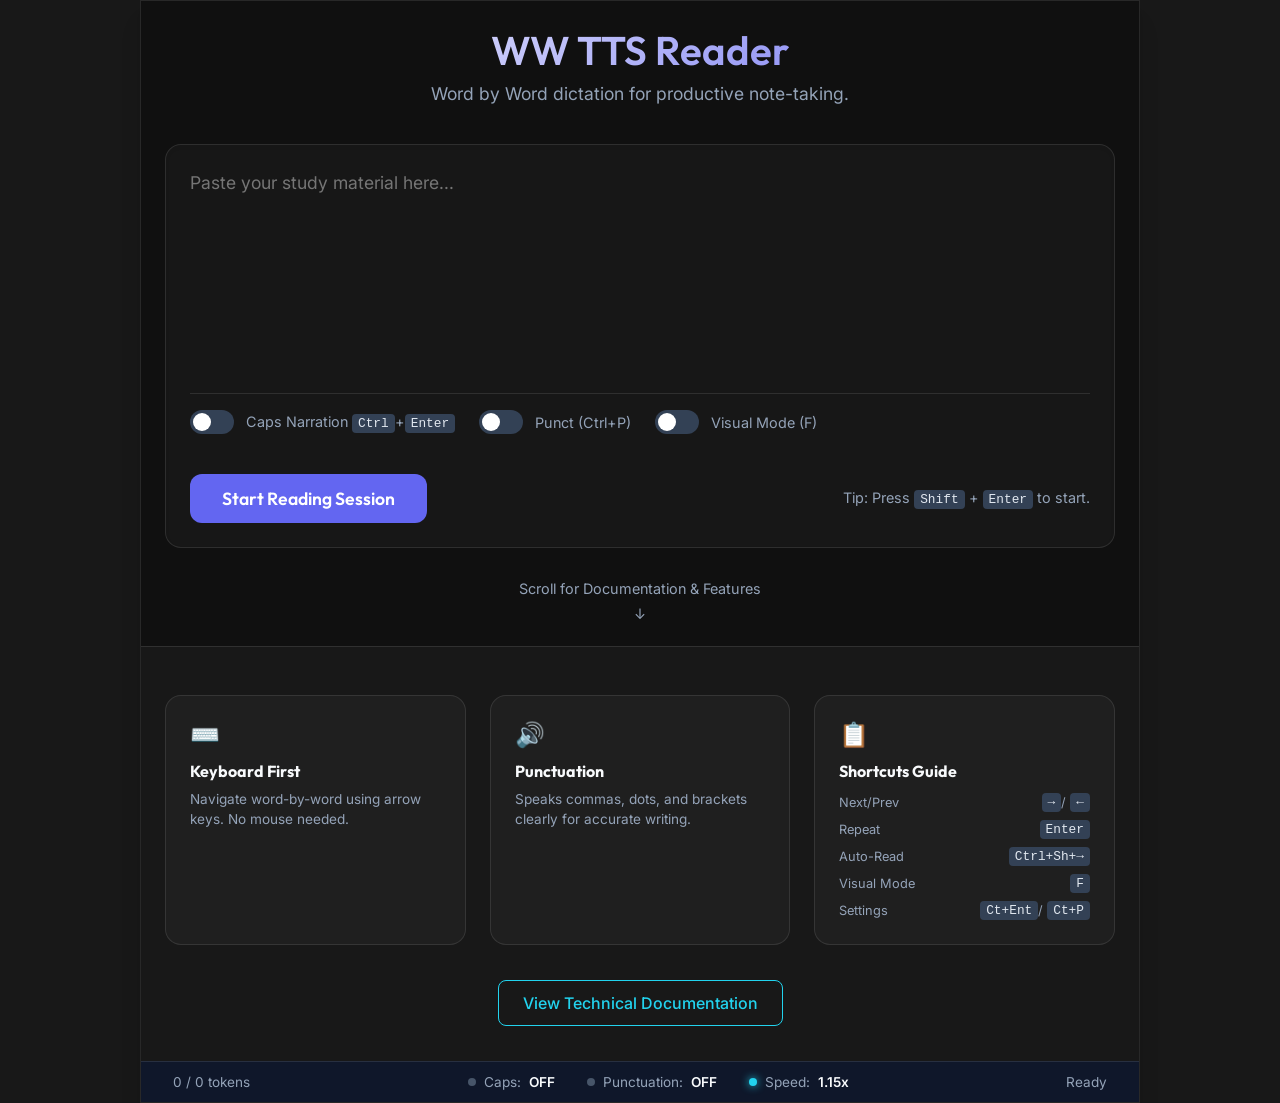
==== index.html @ 703e6b8c "easy folder structure and bug fix" ====
<!doctype html>
<html lang="en">
  <head>
    <meta charset="UTF-8" />
    <meta name="viewport" content="width=device-width, initial-scale=1.0" />
    <title>WW TTS Reader | Active Study Note-Taking Tool</title>
    <meta
      name="description"
      content="Word-by-word text-to-speech reader designed for students to take notes with minimal eye strain. Controlled by keyboard, feature-rich speech logic."
    />
    <link rel="stylesheet" href="css/styles.css" />
    <link rel="preconnect" href="https://fonts.googleapis.com" />
    <link rel="preconnect" href="https://fonts.gstatic.com" crossorigin />
    <link
      href="https://fonts.googleapis.com/css2?family=Outfit:wght@300;400;500;600&family=Inter:wght@400;500;600&display=swap"
      rel="stylesheet"
    />
  </head>
  <body>
    <div id="app" class="app-container">
      <!-- Input Screen -->
      <section id="input-screen" class="screen active">
        <header>
          <h1>WW TTS Reader</h1>
          <p class="subtitle">
            Word by Word dictation for productive note-taking.
          </p>
        </header>

        <div class="input-card">
          <textarea
            id="text-input"
            placeholder="Paste your study material here..."
          ></textarea>

          <div class="quick-settings">
            <div class="setting">
              <label class="switch">
                <input type="checkbox" id="caps-toggle" />
                <span class="slider"></span>
              </label>
              <span>Caps Narration <kbd>Ctrl</kbd>+<kbd>Enter</kbd></span>
            </div>
            <div class="setting">
              <label class="switch">
                <input type="checkbox" id="punct-toggle" />
                <span class="slider"></span>
              </label>
              <span>Punct (Ctrl+P)</span>
            </div>
            <div class="setting">
              <label class="switch">
                <input type="checkbox" id="visual-toggle" />
                <span class="slider"></span>
              </label>
              <span>Visual Mode (F)</span>
            </div>
          </div>

          <div class="input-actions">
            <button id="start-btn" class="primary-btn">
              Start Reading Session
            </button>
            <p class="hint">
              Tip: Press <kbd>Shift</kbd> + <kbd>Enter</kbd> to start.
            </p>
          </div>
        </div>

        <div class="scroll-prompt">
          <span>Scroll for Documentation & Features</span>
          <span class="arrow">↓</span>
        </div>
      </section>

      <!-- Session Screen -->
      <section id="session-screen" class="screen">
        <div class="session-header">
          <button id="back-btn" class="text-btn">← Edit Text</button>
          <div class="session-brand">WW TTS Reader</div>
          <div class="controls-hint">
            <kbd>←</kbd> <kbd>→</kbd> Navigate | <kbd>Enter</kbd> Repeat |
            <kbd>Ctrl</kbd>+<kbd>→</kbd> Spell
          </div>
        </div>

        <div class="token-display-area">
          <div id="prev-token" class="token secondary"></div>
          <div id="current-token" class="token active"></div>
          <div id="next-token" class="token secondary"></div>
        </div>

        <div class="context-view" id="context-view">
          <!-- Tokens will be rendered here for context -->
        </div>
      </section>

      <!-- Documentation Section (Below Fold) -->
      <section class="docs-section">
        <div class="features-grid">
          <div class="feature">
            <span class="icon">⌨️</span>
            <h3>Keyboard First</h3>
            <p>Navigate word-by-word using arrow keys. No mouse needed.</p>
          </div>
          <div class="feature">
            <span class="icon">🔊</span>
            <h3>Punctuation</h3>
            <p>
              Speaks commas, dots, and brackets clearly for accurate writing.
            </p>
          </div>
          <div class="feature shortcuts-card">
            <span class="icon">📋</span>
            <h3>Shortcuts Guide</h3>
            <div class="shortcuts-accordion">
              <div class="shortcut-item">
                <span>Next/Prev</span><kbd>→</kbd>/<kbd>←</kbd>
              </div>
              <div class="shortcut-item">
                <span>Repeat</span><kbd>Enter</kbd>
              </div>
              <div class="shortcut-item">
                <span>Auto-Read</span><kbd>Ctrl+Sh+→</kbd>
              </div>
              <div class="shortcut-item">
                <span>Visual Mode</span><kbd>F</kbd>
              </div>
              <div class="shortcut-item">
                <span>Settings</span><kbd>Ct+Ent</kbd>/<kbd>Ct+P</kbd>
              </div>
            </div>
          </div>
        </div>
        <div class="docs-link-container">
          <a href="docs/api_design.md" class="docs-link" target="_blank"
            >View Technical Documentation</a
          >
        </div>
      </section>

      <!-- Status Bar -->
      <footer class="status-bar">
        <div class="status-left">
          <span id="progress-indicator">0 / 0 tokens</span>
        </div>
        <div class="status-center">
          <div class="indicator" id="caps-indicator">
            <span class="dot"></span> Caps: <span class="value">OFF</span>
          </div>
          <div class="indicator" id="punct-indicator">
            <span class="dot"></span> Punctuation:
            <span class="value">OFF</span>
          </div>
          <div class="indicator" id="speed-indicator">
            <span class="dot highlight"></span> Speed:
            <span class="value">1.15x</span>
          </div>
        </div>
        <div class="status-right">
          <span id="keyboard-status">Ready</span>
        </div>
      </footer>
    </div>

    <!-- Modals / Toast -->
    <div id="toast" class="toast hidden"></div>

    <!-- Scripts -->
    <script type="module" src="js/app.js"></script>
  </body>
</html>
---- css/styles.css ----
:root {
  --primary: #6366f1;
  --primary-hover: #4f46e5;
  --bg-main: #181818;
  --bg-card: #101010;
  --text-main: #f8fafc;
  --text-muted: #94a3b8;
  --accent: #22d3ee;
  --danger: #ef4444;
  --success: #10b981;
  --glass: rgba(255, 255, 255, 0.03);
  --glass-border: rgba(255, 255, 255, 0.1);
  --font-outfit: "Outfit", sans-serif;
  --font-inter: "Inter", sans-serif;
  --shadow-xl:
    0 20px 25px -5px rgb(0 0 0 / 0.1), 0 8px 10px -6px rgb(0 0 0 / 0.1);
}

* {
  margin: 0;
  padding: 0;
  box-sizing: border-box;
  -webkit-font-smoothing: antialiased;
}

body {
  background-color: var(--bg-main);
  color: var(--text-main);
  font-family: var(--font-inter);
  min-height: 100vh;
  margin: 0;
  display: flex;
  justify-content: center;
  align-items: flex-start; /* Better for scrolling content */
}

.app-container {
  width: 100%;
  max-width: 1000px;
  min-height: 100vh;
  display: flex;
  flex-direction: column;
  position: relative;
  background: var(--bg-card);
  box-shadow: var(--shadow-xl);
  border: 1px solid var(--glass-border);
  overflow-x: hidden;
}

/* Screens */
.screen {
  flex: 1;
  display: none;
  flex-direction: column;
  padding: 1.5rem;
}

.screen.active {
  display: flex;
}

/* Input Screen */
#input-screen header {
  text-align: center;
  margin-bottom: 2.5rem;
}

h1 {
  font-family: var(--font-outfit);
  font-size: 2.5rem;
  font-weight: 600;
  background: linear-gradient(135deg, #fff 0%, var(--primary) 100%);
  -webkit-background-clip: text;
  background-clip: text;
  -webkit-text-fill-color: transparent;
  margin-bottom: 0.5rem;
}

.subtitle {
  color: var(--text-muted);
  font-size: 1.1rem;
}

.input-card {
  background: var(--glass);
  border: 1px solid var(--glass-border);
  border-radius: 16px;
  padding: 1.5rem;
  display: flex;
  flex-direction: column;
  gap: 1.5rem;
  box-shadow: inset 0 2px 4px 0 rgba(0, 0, 0, 0.05);
}

#text-input {
  width: 100%;
  height: 200px; /* Reduced base height */
  max-height: 40vh; /* Responsive height */
  background: transparent;
  border: none;
  color: var(--text-main);
  font-size: 1.1rem;
  line-height: 1.6;
  resize: none;
  outline: none;
  font-family: var(--font-inter);
}

.quick-settings {
  display: flex;
  flex-wrap: wrap;
  gap: 1.5rem;
  padding: 1rem 0;
  border-top: 1px solid var(--glass-border);
}

.setting {
  display: flex;
  align-items: center;
  gap: 0.75rem;
  font-size: 0.9rem;
  color: var(--text-muted);
}

/* Toggle Switch Styles */
.switch {
  position: relative;
  display: inline-block;
  width: 44px;
  height: 24px;
}

.switch input {
  opacity: 0;
  width: 0;
  height: 0;
}

.slider {
  position: absolute;
  cursor: pointer;
  top: 0;
  left: 0;
  right: 0;
  bottom: 0;
  background-color: #334155;
  transition: .4s;
  border-radius: 24px;
}

.slider:before {
  position: absolute;
  content: "";
  height: 18px;
  width: 18px;
  left: 3px;
  bottom: 3px;
  background-color: white;
  transition: .4s;
  border-radius: 50%;
}

input:checked + .slider {
  background-color: var(--primary);
}

input:checked + .slider:before {
  transform: translateX(20px);
}

.input-actions {
  display: flex;
  justify-content: space-between;
  align-items: center;
}

.primary-btn {
  background: var(--primary);
  color: white;
  border: none;
  padding: 0.8rem 2rem;
  border-radius: 12px;
  font-size: 1.1rem;
  font-weight: 600;
  cursor: pointer;
  transition: all 0.2s ease;
  font-family: var(--font-outfit);
}

.primary-btn:hover {
  background: var(--primary-hover);
  transform: translateY(-2px);
  box-shadow: 0 10px 15px -3px rgba(99, 102, 241, 0.4);
}

.hint {
  color: var(--text-muted);
  font-size: 0.9rem;
}

kbd {
  background: #334155;
  border-radius: 4px;
  padding: 2px 6px;
  font-family: monospace;
  font-size: 0.8rem;
  color: #e2e8f0;
}

.scroll-prompt {
  text-align: center;
  margin-top: 2rem;
  color: var(--text-muted);
  font-size: 0.9rem;
  display: flex;
  flex-direction: column;
  gap: 0.5rem;
  animation: bounce 2s infinite;
}

@keyframes bounce {
  0%, 100% { transform: translateY(0); }
  50% { transform: translateY(5px); }
}

.docs-section {
  padding: 3rem 1.5rem;
  background: var(--bg-main);
  border-top: 1px solid var(--glass-border);
}

.docs-link-container {
  text-align: center;
  margin-top: 3rem;
}

.docs-link {
  color: var(--accent);
  text-decoration: none;
  font-weight: 500;
  border: 1px solid var(--accent);
  padding: 0.75rem 1.5rem;
  border-radius: 8px;
  transition: all 0.2s;
}

.docs-link:hover {
  background: var(--accent);
  color: var(--bg-main);
}

.shortcuts-accordion {
  display: flex;
  flex-direction: column;
  gap: 0.5rem;
  margin-top: 0.75rem;
}

.shortcut-item {
  display: flex;
  justify-content: space-between;
  align-items: center;
  font-size: 0.8rem;
  color: var(--text-muted);
}

.shortcut-item span {
  flex: 1;
}

.shortcut-item kbd {
  margin-left: 4px;
}

/* Visual Mode Styles */
.line-wrapper {
  display: block;
  width: 100%;
  text-align: left;
  border-bottom: 1px solid rgba(255, 255, 255, 0.05);
  padding: 12px 0;
  min-height: 1.5rem;
  transition: all 0.2s;
}

.line-wrapper.current-line {
  background: rgba(99, 102, 241, 0.1);
  border-left: 3px solid var(--primary);
  padding-left: 16px;
  opacity: 1;
}

.line-wrapper.next-line-hint {
  opacity: 0.05; /* Very faded next line */
  filter: blur(0.5px);
}

/* Features Grid */
.features-grid {
  display: grid;
  grid-template-columns: repeat(auto-fit, minmax(280px, 1fr));
  gap: 1.5rem;
}

.feature {
  padding: 1.5rem;
  border-radius: 16px;
  background: var(--glass);
  border: 1px solid var(--glass-border);
}

.feature .icon {
  font-size: 1.5rem;
  margin-bottom: 0.75rem;
  display: block;
}

.feature h3 {
  font-family: var(--font-outfit);
  font-size: 1rem;
  margin-bottom: 0.5rem;
}

.feature p {
  font-size: 0.85rem;
  color: var(--text-muted);
  line-height: 1.5;
}

/* Session Screen */
.session-header {
  display: flex;
  justify-content: space-between;
  align-items: center;
  margin-bottom: 2rem;
}

.text-btn {
  background: transparent;
  border: none;
  color: var(--text-muted);
  cursor: pointer;
  font-size: 0.9rem;
  transition: color 0.2s;
}

.text-btn:hover {
  color: var(--text-main);
}

.session-brand {
  font-family: var(--font-outfit);
  font-weight: 600;
  color: var(--text-muted);
  letter-spacing: 1px;
}

.controls-hint {
  font-size: 0.8rem;
  color: var(--text-muted);
}

.token-display-area {
  display: flex;
  justify-content: center;
  align-items: center;
  gap: 2rem;
  margin: 4rem 0;
  perspective: 1000px;
}

.token {
  font-family: var(--font-outfit);
  padding: 1rem 2rem;
  border-radius: 12px;
  transition: all 0.3s cubic-bezier(0.4, 0, 0.2, 1);
  min-width: 120px;
  text-align: center;
}

.token.active {
  font-size: 3rem;
  font-weight: 600;
  background: var(--primary);
  color: white;
  box-shadow: 0 20px 40px -10px rgba(99, 102, 241, 0.5);
  transform: scale(1.1);
}

.token.secondary {
  font-size: 1.5rem;
  color: var(--text-muted);
  opacity: 0.5;
  filter: blur(1px);
}

.context-view {
  flex: 1;
  background: var(--glass);
  border: 1px solid var(--glass-border);
  border-radius: 16px;
  padding: 2rem;
  overflow-y: auto;
  line-height: 2;
  font-size: 1.2rem;
  color: var(--text-muted);
  text-align: center;
}

.context-token {
  display: inline-block;
  margin: 0 4px;
  transition: color 0.2s;
}

.context-token.highlight {
  color: var(--primary);
  font-weight: 600;
}

.context-token.is-phonetic,
.token.active.is-phonetic {
  background: rgba(234, 179, 8, 0.4); /* Yellow-ish background */
  box-shadow: 0 0 10px rgba(234, 179, 8, 0.2);
  border-radius: 4px;
}

.token.active.is-phonetic {
  background: #eab308; /* Solid yellow for the main display */
  color: #000;
}

/* Status Bar */
.status-bar {
  background: #0f172a;
  border-top: 1px solid var(--glass-border);
  padding: 0.75rem 2rem;
  display: flex;
  justify-content: space-between;
  align-items: center;
  font-size: 0.85rem;
  color: var(--text-muted);
}

.status-center {
  display: flex;
  gap: 2rem;
}

.indicator {
  display: flex;
  align-items: center;
  gap: 0.5rem;
}

.dot {
  width: 8px;
  height: 8px;
  border-radius: 50%;
  background: #475569;
}

.dot.highlight {
  background: var(--accent);
  box-shadow: 0 0 8px var(--accent);
}

.indicator .value {
  color: var(--text-main);
  font-weight: 600;
}

/* Toast */
.toast {
  position: fixed;
  bottom: 5rem;
  left: 50%;
  transform: translateX(-50%);
  background: var(--bg-card);
  border: 1px solid var(--primary);
  color: white;
  padding: 0.75rem 1.5rem;
  border-radius: 10px;
  box-shadow: var(--shadow-xl);
  z-index: 100;
  transition:
    opacity 0.3s,
    transform 0.3s;
}

.toast.hidden {
  opacity: 0;
  transform: translate(-50%, 10px);
  pointer-events: none;
}

/* Custom Scrollbar */
::-webkit-scrollbar {
  width: 6px;
}

::-webkit-scrollbar-track {
  background: transparent;
}

::-webkit-scrollbar-thumb {
  background: #334155;
  border-radius: 10px;
}

::-webkit-scrollbar-thumb:hover {
  background: #475569;
}
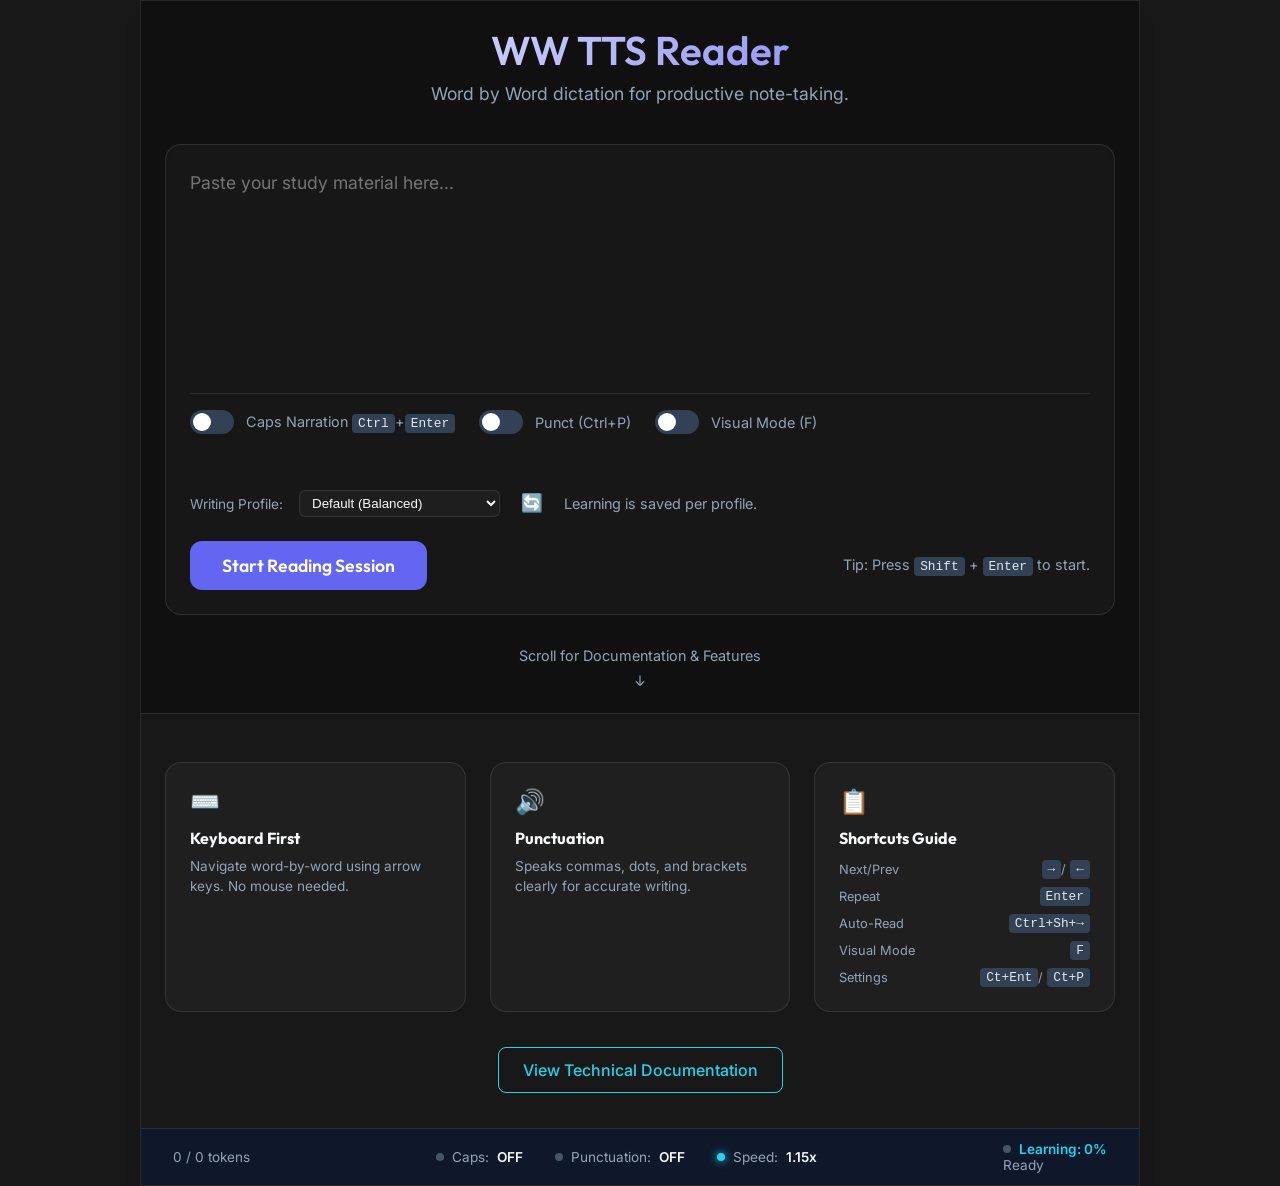
==== commit 3fc83d39: "feat: implement arthmetic regression  Predictive Adaptive Dictation (PAD) system with multi-profile " ====
--- a/index.html
+++ b/index.html
@@ -1,172 +1,184 @@
 <!doctype html>
 <html lang="en">
-  <head>
-    <meta charset="UTF-8" />
-    <meta name="viewport" content="width=device-width, initial-scale=1.0" />
-    <title>WW TTS Reader | Active Study Note-Taking Tool</title>
-    <meta
-      name="description"
-      content="Word-by-word text-to-speech reader designed for students to take notes with minimal eye strain. Controlled by keyboard, feature-rich speech logic."
-    />
-    <link rel="stylesheet" href="css/styles.css" />
-    <link rel="preconnect" href="https://fonts.googleapis.com" />
-    <link rel="preconnect" href="https://fonts.gstatic.com" crossorigin />
-    <link
-      href="https://fonts.googleapis.com/css2?family=Outfit:wght@300;400;500;600&family=Inter:wght@400;500;600&display=swap"
-      rel="stylesheet"
-    />
-  </head>
-  <body>
-    <div id="app" class="app-container">
-      <!-- Input Screen -->
-      <section id="input-screen" class="screen active">
-        <header>
-          <h1>WW TTS Reader</h1>
-          <p class="subtitle">
-            Word by Word dictation for productive note-taking.
-          </p>
-        </header>
 
-        <div class="input-card">
-          <textarea
-            id="text-input"
-            placeholder="Paste your study material here..."
-          ></textarea>
+<head>
+  <meta charset="UTF-8" />
+  <meta name="viewport" content="width=device-width, initial-scale=1.0" />
+  <title>WW TTS Reader | Active Study Note-Taking Tool</title>
+  <!-- Word by Word Text To Speech Reader -->
+  <meta name="description"
+    content="Word-by-word text-to-speech reader designed for students to take notes with minimal eye strain. Controlled by keyboard, feature-rich speech logic." />
+  <link rel="stylesheet" href="css/styles.css" />
+  <link rel="preconnect" href="https://fonts.googleapis.com" />
+  <link rel="preconnect" href="https://fonts.gstatic.com" crossorigin />
+  <link
+    href="https://fonts.googleapis.com/css2?family=Outfit:wght@300;400;500;600&family=Inter:wght@400;500;600&display=swap"
+    rel="stylesheet" />
+</head>
 
-          <div class="quick-settings">
-            <div class="setting">
-              <label class="switch">
-                <input type="checkbox" id="caps-toggle" />
-                <span class="slider"></span>
-              </label>
-              <span>Caps Narration <kbd>Ctrl</kbd>+<kbd>Enter</kbd></span>
-            </div>
-            <div class="setting">
-              <label class="switch">
-                <input type="checkbox" id="punct-toggle" />
-                <span class="slider"></span>
-              </label>
-              <span>Punct (Ctrl+P)</span>
-            </div>
-            <div class="setting">
-              <label class="switch">
-                <input type="checkbox" id="visual-toggle" />
-                <span class="slider"></span>
-              </label>
-              <span>Visual Mode (F)</span>
-            </div>
+<body>
+  <div id="app" class="app-container">
+    <div class="paused-overlay">PAUSED (Press Space or Right Arrow to Resume)</div>
+    <!-- Input Screen -->
+    <section id="input-screen" class="screen active">
+      <header>
+        <h1>WW TTS Reader</h1>
+        <p class="subtitle">
+          Word by Word dictation for productive note-taking.
+        </p>
+      </header>
+
+      <div class="input-card">
+        <textarea id="text-input" placeholder="Paste your study material here..."></textarea>
+
+        <div class="quick-settings">
+          <div class="setting">
+            <label class="switch">
+              <input type="checkbox" id="caps-toggle" />
+              <span class="slider"></span>
+            </label>
+            <span>Caps Narration <kbd>Ctrl</kbd>+<kbd>Enter</kbd></span>
           </div>
-
-          <div class="input-actions">
-            <button id="start-btn" class="primary-btn">
-              Start Reading Session
-            </button>
-            <p class="hint">
-              Tip: Press <kbd>Shift</kbd> + <kbd>Enter</kbd> to start.
-            </p>
+          <div class="setting">
+            <label class="switch">
+              <input type="checkbox" id="punct-toggle" />
+              <span class="slider"></span>
+            </label>
+            <span>Punct (Ctrl+P)</span>
+          </div>
+          <div class="setting">
+            <label class="switch">
+              <input type="checkbox" id="visual-toggle" />
+              <span class="slider"></span>
+            </label>
+            <span>Visual Mode (F)</span>
           </div>
         </div>
 
-        <div class="scroll-prompt">
-          <span>Scroll for Documentation & Features</span>
-          <span class="arrow">↓</span>
-        </div>
-      </section>
-
-      <!-- Session Screen -->
-      <section id="session-screen" class="screen">
-        <div class="session-header">
-          <button id="back-btn" class="text-btn">← Edit Text</button>
-          <div class="session-brand">WW TTS Reader</div>
-          <div class="controls-hint">
-            <kbd>←</kbd> <kbd>→</kbd> Navigate | <kbd>Enter</kbd> Repeat |
-            <kbd>Ctrl</kbd>+<kbd>→</kbd> Spell
-          </div>
+        <div class="profiles-setup">
+          <span>Writing Profile:</span>
+          <select id="profile-select" class="profile-select">
+            <option value="default">Default (Balanced)</option>
+            <option value="college">College (Slow/Slow-writing)</option>
+            <option value="casual">Casual (Fast/Messy)</option>
+            <option value="new">+ Create New Profile</option>
+          </select>
+          <button id="reset-profile-btn" class="icon-btn" title="Reset Current Profile">🔄</button>
+          <span class="hint">Learning is saved per profile.</span>
         </div>
 
-        <div class="token-display-area">
-          <div id="prev-token" class="token secondary"></div>
-          <div id="current-token" class="token active"></div>
-          <div id="next-token" class="token secondary"></div>
+        <div class="input-actions">
+          <button id="start-btn" class="primary-btn">
+            Start Reading Session
+          </button>
+          <p class="hint">
+            Tip: Press <kbd>Shift</kbd> + <kbd>Enter</kbd> to start.
+          </p>
         </div>
+      </div>
 
-        <div class="context-view" id="context-view">
-          <!-- Tokens will be rendered here for context -->
+      <div class="scroll-prompt">
+        <span>Scroll for Documentation & Features</span>
+        <span class="arrow">↓</span>
+      </div>
+    </section>
+
+    <!-- Session Screen -->
+    <section id="session-screen" class="screen">
+      <div class="session-header">
+        <button id="back-btn" class="text-btn">← Edit Text</button>
+        <div class="session-brand">WW TTS Reader</div>
+        <div class="controls-hint">
+          <kbd>←</kbd> <kbd>→</kbd> Navigate | <kbd>Enter</kbd> Repeat |
+          <kbd>Ctrl</kbd>+<kbd>→</kbd> Spell
         </div>
-      </section>
+      </div>
 
-      <!-- Documentation Section (Below Fold) -->
-      <section class="docs-section">
-        <div class="features-grid">
-          <div class="feature">
-            <span class="icon">⌨️</span>
-            <h3>Keyboard First</h3>
-            <p>Navigate word-by-word using arrow keys. No mouse needed.</p>
-          </div>
-          <div class="feature">
-            <span class="icon">🔊</span>
-            <h3>Punctuation</h3>
-            <p>
-              Speaks commas, dots, and brackets clearly for accurate writing.
-            </p>
-          </div>
-          <div class="feature shortcuts-card">
-            <span class="icon">📋</span>
-            <h3>Shortcuts Guide</h3>
-            <div class="shortcuts-accordion">
-              <div class="shortcut-item">
-                <span>Next/Prev</span><kbd>→</kbd>/<kbd>←</kbd>
-              </div>
-              <div class="shortcut-item">
-                <span>Repeat</span><kbd>Enter</kbd>
-              </div>
-              <div class="shortcut-item">
-                <span>Auto-Read</span><kbd>Ctrl+Sh+→</kbd>
-              </div>
-              <div class="shortcut-item">
-                <span>Visual Mode</span><kbd>F</kbd>
-              </div>
-              <div class="shortcut-item">
-                <span>Settings</span><kbd>Ct+Ent</kbd>/<kbd>Ct+P</kbd>
-              </div>
+      <div class="token-display-area">
+        <div id="prev-token" class="token secondary"></div>
+        <div id="current-token" class="token active"></div>
+        <div id="next-token" class="token secondary"></div>
+      </div>
+
+      <div class="context-view" id="context-view">
+        <!-- Tokens will be rendered here for context -->
+      </div>
+    </section>
+
+    <!-- Documentation Section (Below Fold) -->
+    <section class="docs-section">
+      <div class="features-grid">
+        <div class="feature">
+          <span class="icon">⌨️</span>
+          <h3>Keyboard First</h3>
+          <p>Navigate word-by-word using arrow keys. No mouse needed.</p>
+        </div>
+        <div class="feature">
+          <span class="icon">🔊</span>
+          <h3>Punctuation</h3>
+          <p>
+            Speaks commas, dots, and brackets clearly for accurate writing.
+          </p>
+        </div>
+        <div class="feature shortcuts-card">
+          <span class="icon">📋</span>
+          <h3>Shortcuts Guide</h3>
+          <div class="shortcuts-accordion">
+            <div class="shortcut-item">
+              <span>Next/Prev</span><kbd>→</kbd>/<kbd>←</kbd>
+            </div>
+            <div class="shortcut-item">
+              <span>Repeat</span><kbd>Enter</kbd>
+            </div>
+            <div class="shortcut-item">
+              <span>Auto-Read</span><kbd>Ctrl+Sh+→</kbd>
+            </div>
+            <div class="shortcut-item">
+              <span>Visual Mode</span><kbd>F</kbd>
+            </div>
+            <div class="shortcut-item">
+              <span>Settings</span><kbd>Ct+Ent</kbd>/<kbd>Ct+P</kbd>
             </div>
           </div>
         </div>
-        <div class="docs-link-container">
-          <a href="docs/api_design.md" class="docs-link" target="_blank"
-            >View Technical Documentation</a
-          >
+      </div>
+      <div class="docs-link-container">
+        <a href="docs/api_design.md" class="docs-link" target="_blank">View Technical Documentation</a>
+      </div>
+    </section>
+
+    <!-- Status Bar -->
+    <footer class="status-bar">
+      <div class="status-left">
+        <span id="progress-indicator">0 / 0 tokens</span>
+      </div>
+      <div class="status-center">
+        <div class="indicator" id="caps-indicator">
+          <span class="dot"></span> Caps: <span class="value">OFF</span>
         </div>
-      </section>
+        <div class="indicator" id="punct-indicator">
+          <span class="dot"></span> Punctuation:
+          <span class="value">OFF</span>
+        </div>
+        <div class="indicator" id="speed-indicator">
+          <span class="dot highlight"></span> Speed:
+          <span class="value">1.15x</span>
+        </div>
+      </div>
+      <div class="status-right">
+        <div class="indicator" id="learning-indicator">
+          <span class="dot"></span> <span class="value">Learning: 0%</span>
+        </div>
+        <span id="keyboard-status">Ready</span>
+      </div>
+    </footer>
+  </div>
 
-      <!-- Status Bar -->
-      <footer class="status-bar">
-        <div class="status-left">
-          <span id="progress-indicator">0 / 0 tokens</span>
-        </div>
-        <div class="status-center">
-          <div class="indicator" id="caps-indicator">
-            <span class="dot"></span> Caps: <span class="value">OFF</span>
-          </div>
-          <div class="indicator" id="punct-indicator">
-            <span class="dot"></span> Punctuation:
-            <span class="value">OFF</span>
-          </div>
-          <div class="indicator" id="speed-indicator">
-            <span class="dot highlight"></span> Speed:
-            <span class="value">1.15x</span>
-          </div>
-        </div>
-        <div class="status-right">
-          <span id="keyboard-status">Ready</span>
-        </div>
-      </footer>
-    </div>
+  <!-- Modals / Toast -->
+  <div id="toast" class="toast hidden"></div>
 
-    <!-- Modals / Toast -->
-    <div id="toast" class="toast hidden"></div>
+  <!-- Scripts -->
+  <script type="module" src="js/app.js"></script>
+</body>
 
-    <!-- Scripts -->
-    <script type="module" src="js/app.js"></script>
-  </body>
-</html>
+</html>
--- a/css/styles.css
+++ b/css/styles.css
@@ -144,7 +144,7 @@
   right: 0;
   bottom: 0;
   background-color: #334155;
-  transition: .4s;
+  transition: 0.4s;
   border-radius: 24px;
 }
 
@@ -156,7 +156,7 @@
   left: 3px;
   bottom: 3px;
   background-color: white;
-  transition: .4s;
+  transition: 0.4s;
   border-radius: 50%;
 }
 
@@ -219,8 +219,13 @@
 }
 
 @keyframes bounce {
-  0%, 100% { transform: translateY(0); }
-  50% { transform: translateY(5px); }
+  0%,
+  100% {
+    transform: translateY(0);
+  }
+  50% {
+    transform: translateY(5px);
+  }
 }
 
 .docs-section {
@@ -511,3 +516,58 @@
 ::-webkit-scrollbar-thumb:hover {
   background: #475569;
 }
+/* PAD System Styles */
+#learning-indicator .value {
+  color: var(--accent);
+}
+
+.paused-overlay {
+  position: absolute;
+  top: 50%;
+  left: 50%;
+  transform: translate(-50%, -50%);
+  background: rgba(0, 0, 0, 0.8);
+  color: white;
+  padding: 1rem 2rem;
+  border-radius: 12px;
+  font-weight: 600;
+  pointer-events: none;
+  z-index: 50;
+  display: none;
+}
+
+.paused .paused-overlay {
+  display: block;
+}
+
+.profiles-setup {
+  margin-top: 1rem;
+  display: flex;
+  align-items: center;
+  gap: 1rem;
+  font-size: 0.85rem;
+  color: var(--text-muted);
+}
+
+.profile-select {
+  background: var(--glass);
+  border: 1px solid var(--glass-border);
+  color: var(--text-main);
+  padding: 4px 8px;
+  border-radius: 6px;
+  outline: none;
+  cursor: pointer;
+}
+
+.icon-btn {
+    background: transparent;
+    border: none;
+    font-size: 1.1rem;
+    cursor: pointer;
+    transition: transform 0.2s;
+    padding: 0 5px;
+}
+
+.icon-btn:hover {
+    transform: rotate(180deg);
+}
